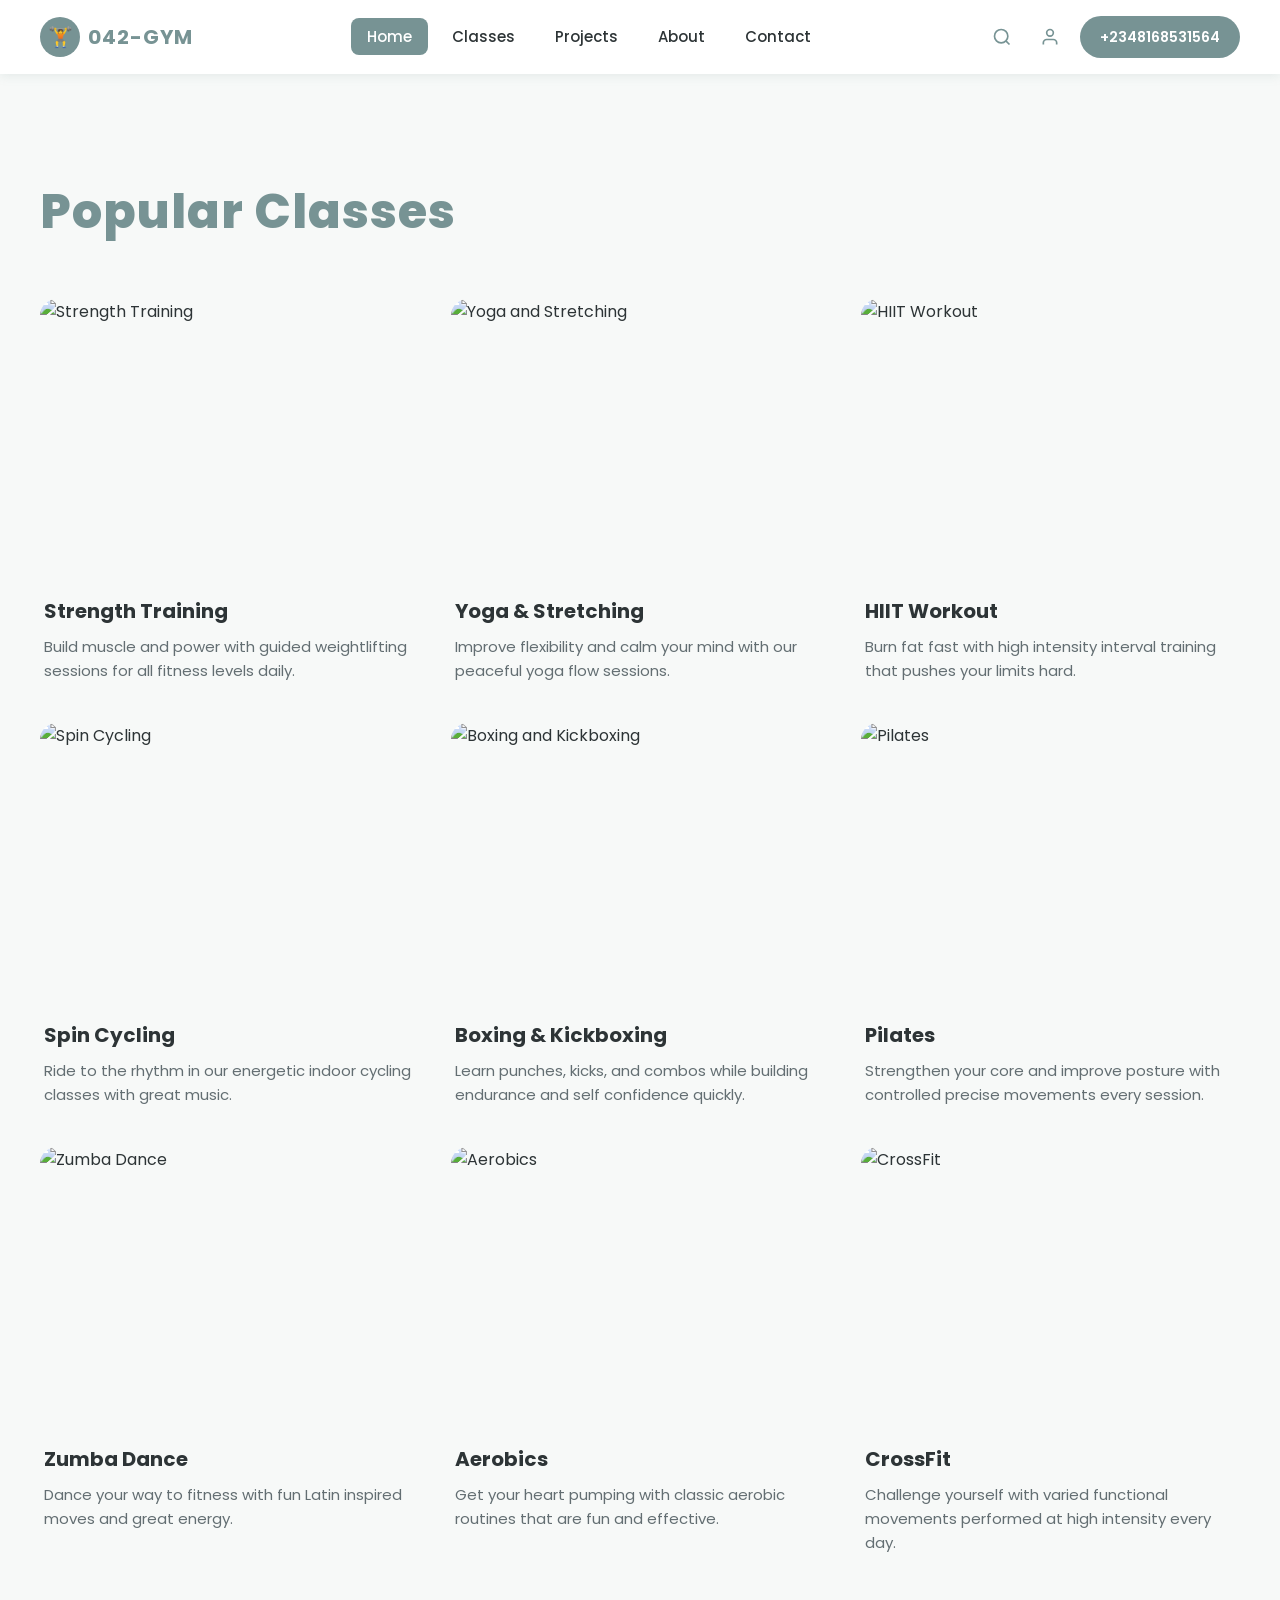
==== classes.html @ 31855f87 "added more sections in the homepage" ====
<!DOCTYPE html>
<html lang="en">
<head>
    <meta charset="UTF-8" />
    <meta name="viewport" content="width=device-width, initial-scale=1.0" />
    <title>042-GYM</title>
    <!-- Link to external CSS -->
    <link rel="stylesheet" href="./css/classes.css" />
    <!-- Google Fonts -->
    <link
      href="https://fonts.googleapis.com/css2?family=Poppins:wght@400;500;600;700;800&display=swap"
      rel="stylesheet"
    />
  </head>
<body>
    <!-- ==================== HEADER / MENU BAR ==================== -->
    <header class="header">
      <div class="header-container">
        <!-- LEFT: Logo + Website Name -->
        <div class="logo-section">
          <div class="logo-icon">
            <span class="dumbbell">🏋️</span>
          </div>
          <span class="logo-text">042-GYM</span>
        </div>

        <!-- CENTER: Navigation Links (Desktop) -->
        <nav class="navbar">
          <ul class="nav-list">
            <li><a href="./index.html" class="nav-link active">Home</a></li>
            <li><a href="#" class="nav-link">Classes</a></li>
            <li><a href="#" class="nav-link">Projects</a></li>
            <li><a href="#" class="nav-link">About</a></li>
            <li><a href="#" class="nav-link">Contact</a></li>
          </ul>
        </nav>

        <!-- RIGHT: Search, Profile, Phone Button -->
        <div class="right-section">
          <a href="#" class="icon-btn" aria-label="Search">
            <svg
              class="icon"
              viewBox="0 0 24 24"
              fill="none"
              stroke="currentColor"
              stroke-width="2"
            >
              <circle cx="11" cy="11" r="8"></circle>
              <path d="m21 21-4.35-4.35"></path>
            </svg>
          </a>

          <a href="#" class="icon-btn" aria-label="Profile">
            <svg
              class="icon"
              viewBox="0 0 24 24"
              fill="none"
              stroke="currentColor"
              stroke-width="2"
            >
              <path d="M20 21v-2a4 4 0 0 0-4-4H8a4 4 0 0 0-4 4v2"></path>
              <circle cx="12" cy="7" r="4"></circle>
            </svg>
          </a>

          <a href="tel:+2348168531564" class="phone-btn"> +2348168531564 </a>

          <button class="hamburger" aria-label="Menu">
            <span class="bar"></span>
            <span class="bar"></span>
            <span class="bar"></span>
          </button>
        </div>
      </div>

      <!-- Mobile Navigation Menu -->
      <nav class="mobile-nav">
        <ul class="mobile-nav-list">
          <li><a href="./index.html" class="mobile-nav-link active">Home</a></li>
          <li><a href="#" class="mobile-nav-link">Classes</a></li>
          <li><a href="#" class="mobile-nav-link">Projects</a></li>
          <li><a href="#" class="mobile-nav-link">About</a></li>
          <li><a href="#" class="mobile-nav-link">Contact</a></li>
        </ul>
      </nav>
    </header>

    <main>
            <!-- ==================== POPULAR CLASSES SECTION ==================== -->
    <section class="popular-classes">
        <div class="popular-classes-container">
            
            <!-- Section Header: Heading left, Button right -->
            <div class="popular-header">
                <h2 class="popular-heading">Popular Classes</h2>
            </div>
            
            <!-- Cards Grid -->
            <div class="classes-grid">
                
                <!-- Card 1: Strength Training -->
                <div class="class-card">
                    <div class="class-image">
                        <img src="https://images.unsplash.com/photo-1581009146145-b5ef050c2e1e?w=400&h=300&fit=crop" alt="Strength Training">
                    </div>
                    <div class="class-info">
                        <h3 class="class-name">Strength Training</h3>
                        <p class="class-desc">Build muscle and power with guided weightlifting sessions for all fitness levels daily.</p>
                    </div>
                </div>
                
                <!-- Card 2: Yoga & Stretching -->
                <div class="class-card">
                    <div class="class-image">
                        <img src="https://images.unsplash.com/photo-1544367567-0f2fcb009e0b?w=400&h=300&fit=crop" alt="Yoga and Stretching">
                    </div>
                    <div class="class-info">
                        <h3 class="class-name">Yoga & Stretching</h3>
                        <p class="class-desc">Improve flexibility and calm your mind with our peaceful yoga flow sessions.</p>
                    </div>
                </div>
                
                <!-- Card 3: HIIT Workout -->
                <div class="class-card">
                    <div class="class-image">
                        <img src="https://images.unsplash.com/photo-1517836357463-d25dfeac3438?w=400&h=300&fit=crop" alt="HIIT Workout">
                    </div>
                    <div class="class-info">
                        <h3 class="class-name">HIIT Workout</h3>
                        <p class="class-desc">Burn fat fast with high intensity interval training that pushes your limits hard.</p>
                    </div>
                </div>
                
                <!-- Card 4: Spin Cycling -->
                <div class="class-card">
                    <div class="class-image">
                        <img src="https://images.unsplash.com/photo-1534438327276-14e5300c3a48?w=400&h=300&fit=crop" alt="Spin Cycling">
                    </div>
                    <div class="class-info">
                        <h3 class="class-name">Spin Cycling</h3>
                        <p class="class-desc">Ride to the rhythm in our energetic indoor cycling classes with great music.</p>
                    </div>
                </div>
                
                <!-- Card 5: Boxing & Kickboxing -->
                <div class="class-card">
                    <div class="class-image">
                        <img src="https://images.unsplash.com/photo-1549719386-74dfcbf7dbed?w=400&h=300&fit=crop" alt="Boxing and Kickboxing">
                    </div>
                    <div class="class-info">
                        <h3 class="class-name">Boxing & Kickboxing</h3>
                        <p class="class-desc">Learn punches, kicks, and combos while building endurance and self confidence quickly.</p>
                    </div>
                </div>
                
                <!-- Card 6: Pilates -->
                <div class="class-card">
                    <div class="class-image">
                        <img src="https://images.unsplash.com/photo-1518611012118-696072aa579a?w=400&h=300&fit=crop" alt="Pilates">
                    </div>
                    <div class="class-info">
                        <h3 class="class-name">Pilates</h3>
                        <p class="class-desc">Strengthen your core and improve posture with controlled precise movements every session.</p>
                    </div>
                </div>
                
                <!-- Card 7: Zumba Dance -->
                <div class="class-card">
                    <div class="class-image">
                        <img src="https://images.unsplash.com/photo-1524594152303-9fd13543fe6e?w=400&h=300&fit=crop" alt="Zumba Dance">
                    </div>
                    <div class="class-info">
                        <h3 class="class-name">Zumba Dance</h3>
                        <p class="class-desc">Dance your way to fitness with fun Latin inspired moves and great energy.</p>
                    </div>
                </div>
                
                <!-- Card 8: Aerobics -->
                <div class="class-card">
                    <div class="class-image">
                        <img src="https://images.unsplash.com/photo-1571019613454-1cb2f99b2d8b?w=400&h=300&fit=crop" alt="Aerobics">
                    </div>
                    <div class="class-info">
                        <h3 class="class-name">Aerobics</h3>
                        <p class="class-desc">Get your heart pumping with classic aerobic routines that are fun and effective.</p>
                    </div>
                </div>
                
                <!-- Card 9: CrossFit -->
                <div class="class-card">
                    <div class="class-image">
                        <img src="https://images.unsplash.com/photo-1534367507873-d2d7e24c797f?w=400&h=300&fit=crop" alt="CrossFit">
                    </div>
                    <div class="class-info">
                        <h3 class="class-name">CrossFit</h3>
                        <p class="class-desc">Challenge yourself with varied functional movements performed at high intensity every day.</p>
                    </div>
                </div>
                
            </div>
        </div>
    </section>
    </main>
</body>
</html>
---- css/classes.css ----
/* ==================== CSS RESET & BASE ==================== */
* {
  margin: 0;
  padding: 0;
  box-sizing: border-box;
}

:root {
  --primary: #779394;
  --background: #f7f9f8;
  --white: #ffffff;
  --text-dark: #2d3436;
  --text-light: #636e72;
  --primary-dark: #5f7a7b;
}

body {
  font-family: "Poppins", sans-serif;
  background-color: var(--background);
  color: var(--text-dark);
  line-height: 1.6;
}

/* ==================== HEADER (MENU BAR) ==================== */
.header {
  position: sticky;
  top: 0;
  z-index: 1000;
  background-color: var(--white);
  box-shadow: 0 2px 10px rgba(119, 147, 148, 0.15);
  width: 100%;
}

.header-container {
  display: flex;
  align-items: center;
  justify-content: space-between;
  padding: 12px 16px;
  max-width: 1400px;
  margin: 0 auto;
}

.logo-section {
  display: flex;
  align-items: center;
  gap: 8px;
  order: 1;
}

.logo-icon {
  width: 40px;
  height: 40px;
  background-color: var(--primary);
  border-radius: 50%;
  display: flex;
  align-items: center;
  justify-content: center;
  font-size: 20px;
}

.logo-text {
  font-size: 20px;
  font-weight: 700;
  color: var(--primary);
  letter-spacing: 1px;
}

.navbar {
  display: none;
  order: 2;
}

.nav-list {
  display: flex;
  list-style: none;
  gap: 8px;
}

.nav-link {
  text-decoration: none;
  color: var(--text-dark);
  font-size: 15px;
  font-weight: 500;
  padding: 8px 16px;
  border-radius: 8px;
  transition: all 0.3s ease;
}

.nav-link:hover,
.nav-link.active {
  background-color: var(--primary);
  color: var(--white);
}

.right-section {
  display: flex;
  align-items: center;
  gap: 12px;
  order: 3;
}

.icon-btn {
  display: flex;
  align-items: center;
  justify-content: center;
  width: 36px;
  height: 36px;
  border-radius: 50%;
  color: var(--primary);
  transition: all 0.3s ease;
}

.icon-btn:hover {
  background-color: var(--primary);
  color: var(--white);
}

.icon {
  width: 20px;
  height: 20px;
}

.phone-btn {
  display: none;
  text-decoration: none;
  background-color: var(--primary);
  color: var(--white);
  padding: 10px 20px;
  border-radius: 25px;
  font-size: 14px;
  font-weight: 600;
  transition: all 0.3s ease;
}

.phone-btn:hover {
  background-color: var(--primary-dark);
  transform: translateY(-2px);
}

.hamburger {
  display: flex;
  flex-direction: column;
  justify-content: center;
  gap: 5px;
  width: 36px;
  height: 36px;
  background: none;
  border: none;
  cursor: pointer;
  padding: 6px;
}

.bar {
  display: block;
  width: 100%;
  height: 3px;
  background-color: var(--primary);
  border-radius: 2px;
  transition: all 0.3s ease;
}

.mobile-nav {
  display: none;
  background-color: var(--white);
  border-top: 1px solid rgba(119, 147, 148, 0.2);
  padding: 16px;
}

.mobile-nav.active {
  display: block;
}

.mobile-nav-list {
  list-style: none;
  display: flex;
  flex-direction: column;
  gap: 4px;
}

.mobile-nav-link {
  display: block;
  text-decoration: none;
  color: var(--text-dark);
  font-size: 16px;
  font-weight: 500;
  padding: 12px 16px;
  border-radius: 8px;
  transition: all 0.3s ease;
}

.mobile-nav-link:hover,
.mobile-nav-link.active {
  background-color: var(--primary);
  color: var(--white);
}

/* ==================== POPULAR CLASSES SECTION ==================== */
.popular-classes {
  background-color: var(--background);
  padding: 60px 16px;
}

.popular-classes-container {
  max-width: 1400px;
  margin: 0 auto;
}

/* Section Header - Heading left, Button right */
.popular-header {
  display: flex;
  flex-direction: column;
  align-items: flex-start;
  gap: 16px;
  margin-bottom: 40px;
}

.popular-heading {
  font-size: 32px;
  font-weight: 800;
  color: var(--primary);
  letter-spacing: 1px;
}

/* Classes Grid */
.classes-grid {
  display: grid;
  grid-template-columns: 1fr;
  gap: 24px;
}

/* Individual Class Card - Transparent Background */
.class-card {
  background-color: transparent;
  border-radius: 16px;
  overflow: hidden;
  transition: all 0.4s ease;
}

.class-card:hover {
  transform: translateY(-8px);
}

.class-card:hover .class-image img {
  transform: scale(1.08);
}

/* Card Image */
.class-image {
  width: 100%;
  height: 220px;
  border-radius: 16px;
  overflow: hidden;
}

.class-image img {
  width: 100%;
  height: 100%;
  object-fit: cover;
  display: block;
  transition: transform 0.5s ease;
}

/* Card Info */
.class-info {
  padding: 16px 4px 8px;
}

.class-name {
  font-size: 18px;
  font-weight: 700;
  color: var(--text-dark);
  margin-bottom: 8px;
}

.class-desc {
  font-size: 14px;
  color: var(--text-light);
  line-height: 1.6;
}

/* ==================== TABLET RESPONSIVE (768px+) ==================== */
@media screen and (min-width: 768px) {
  .header-container {
    padding: 16px 24px;
  }

  .phone-btn {
    display: inline-block;
  }

  .popular-classes {
    padding: 80px 24px;
  }

  .popular-header {
    flex-direction: row;
    justify-content: space-between;
    align-items: center;
    margin-bottom: 48px;
  }

  .popular-heading {
    font-size: 40px;
  }

  .classes-grid {
    grid-template-columns: repeat(2, 1fr);
    gap: 28px;
  }

  .class-image {
    height: 260px;
  }
}

/* ==================== DESKTOP RESPONSIVE (1024px+) ==================== */
@media screen and (min-width: 1024px) {
  .header-container {
    padding: 16px 40px;
  }

  .navbar {
    display: flex;
  }

  .hamburger {
    display: none;
  }

  .mobile-nav {
    display: none !important;
  }

  .popular-classes {
    padding: 100px 40px;
  }

  .popular-heading {
    font-size: 48px;
  }

  .classes-grid {
    grid-template-columns: repeat(3, 1fr);
    gap: 32px;
  }

  .class-image {
    height: 280px;
  }

  .class-name {
    font-size: 20px;
  }

  .class-desc {
    font-size: 15px;
  }
}
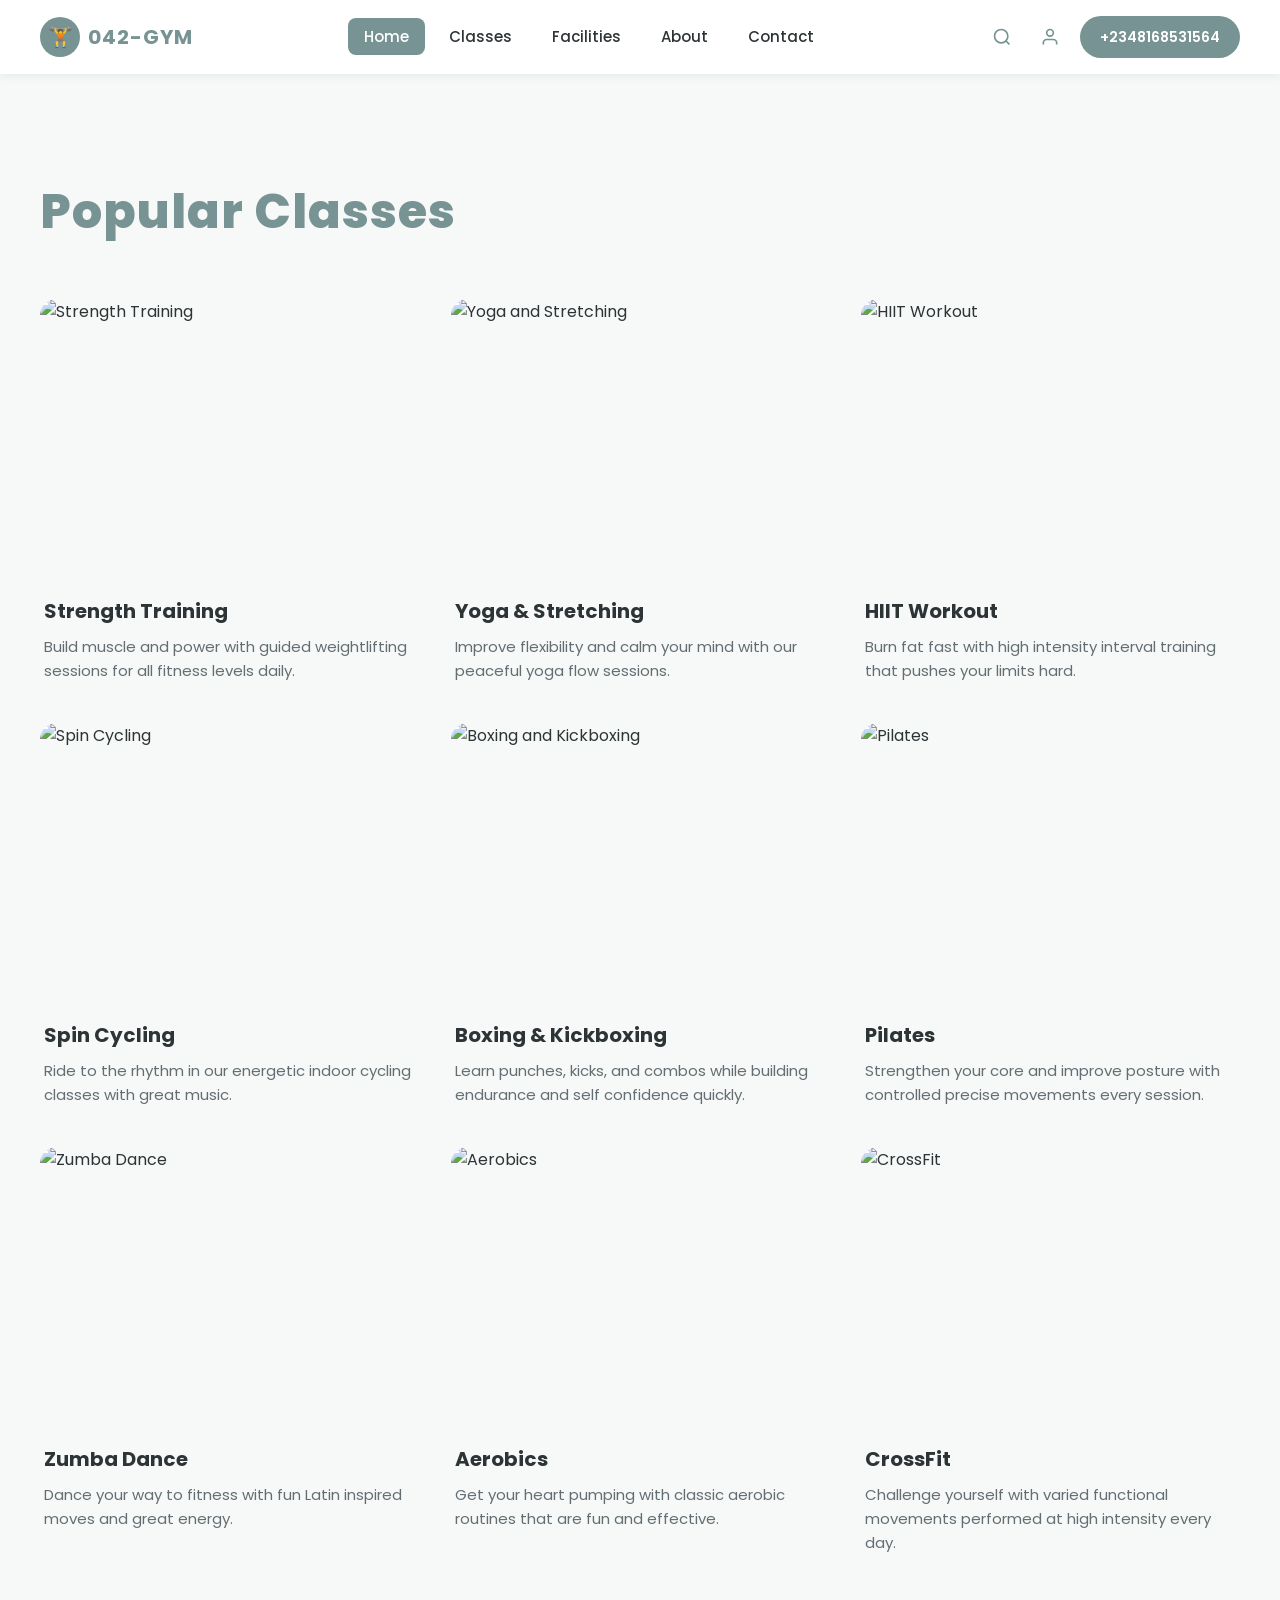
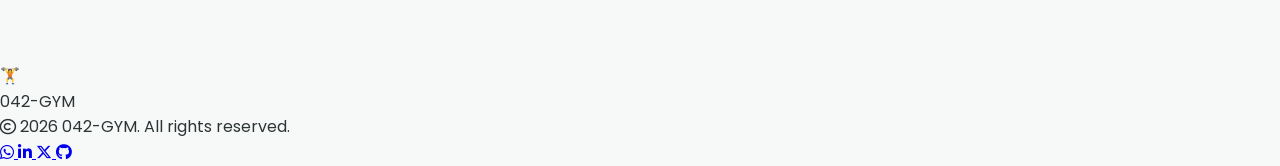
==== commit 0891a7c9: "added more pages to the website" ====
--- a/classes.html
+++ b/classes.html
@@ -11,6 +11,11 @@
       href="https://fonts.googleapis.com/css2?family=Poppins:wght@400;500;600;700;800&display=swap"
       rel="stylesheet"
     />
+    <!-- Font Awesome CDN -->
+    <link
+      rel="stylesheet"
+      href="https://cdnjs.cloudflare.com/ajax/libs/font-awesome/6.5.1/css/all.min.css"
+    />
   </head>
 <body>
     <!-- ==================== HEADER / MENU BAR ==================== -->
@@ -29,9 +34,9 @@
           <ul class="nav-list">
             <li><a href="./index.html" class="nav-link active">Home</a></li>
             <li><a href="#" class="nav-link">Classes</a></li>
-            <li><a href="#" class="nav-link">Projects</a></li>
-            <li><a href="#" class="nav-link">About</a></li>
-            <li><a href="#" class="nav-link">Contact</a></li>
+            <li><a href="./facilities.html" class="nav-link">Facilities</a></li>
+            <li><a href="./about.html" class="nav-link">About</a></li>
+            <li><a href="./contact.html" class="nav-link">Contact</a></li>
           </ul>
         </nav>
 
@@ -78,9 +83,9 @@
         <ul class="mobile-nav-list">
           <li><a href="./index.html" class="mobile-nav-link active">Home</a></li>
           <li><a href="#" class="mobile-nav-link">Classes</a></li>
-          <li><a href="#" class="mobile-nav-link">Projects</a></li>
-          <li><a href="#" class="mobile-nav-link">About</a></li>
-          <li><a href="#" class="mobile-nav-link">Contact</a></li>
+          <li><a href="./facilities.html" class="mobile-nav-link">Facilities</a></li>
+          <li><a href="./about.html" class="mobile-nav-link">About</a></li>
+          <li><a href="./contact.html" class="mobile-nav-link">Contact</a></li>
         </ul>
       </nav>
     </header>
@@ -201,5 +206,63 @@
         </div>
     </section>
     </main>
+
+    <!-- ==================== FOOTER SECTION ==================== -->
+    <footer class="footer">
+      <div class="footer-container">
+        <!-- Logo and Name -->
+        <div class="footer-logo">
+          <div class="footer-logo-icon">
+            <span>🏋️</span>
+          </div>
+          <span class="footer-logo-text">042-GYM</span>
+        </div>
+
+        <!-- Copyright -->
+        <div class="footer-copyright">
+          <i class="fa-regular fa-copyright copyright-icon"></i>
+          <span>2026 042-GYM. All rights reserved.</span>
+        </div>
+
+        <!-- Social Media Links -->
+        <div class="footer-socials">
+          <a
+            href="https://wa.me/2348168531564"
+            class="social-link"
+            target="_blank"
+            aria-label="WhatsApp"
+          >
+            <i class="fa-brands fa-whatsapp"></i>
+          </a>
+
+          <a
+            href="https://www.linkedin.com/in/chimdindu-ude-483688237/"
+            class="social-link"
+            target="_blank"
+            aria-label="LinkedIn"
+          >
+            <i class="fa-brands fa-linkedin-in"></i>
+          </a>
+
+          <a
+            href="https://x.com/Dii__ndu"
+            class="social-link"
+            target="_blank"
+            aria-label="X"
+          >
+            <i class="fa-brands fa-x-twitter"></i>
+          </a>
+
+          <a
+            href="https://github.com/Dinduude/"
+            class="social-link"
+            target="_blank"
+            aria-label="GitHub"
+          >
+            <i class="fa-brands fa-github"></i>
+          </a>
+        </div>
+      </div>
+    </footer>
 </body>
 </html>
